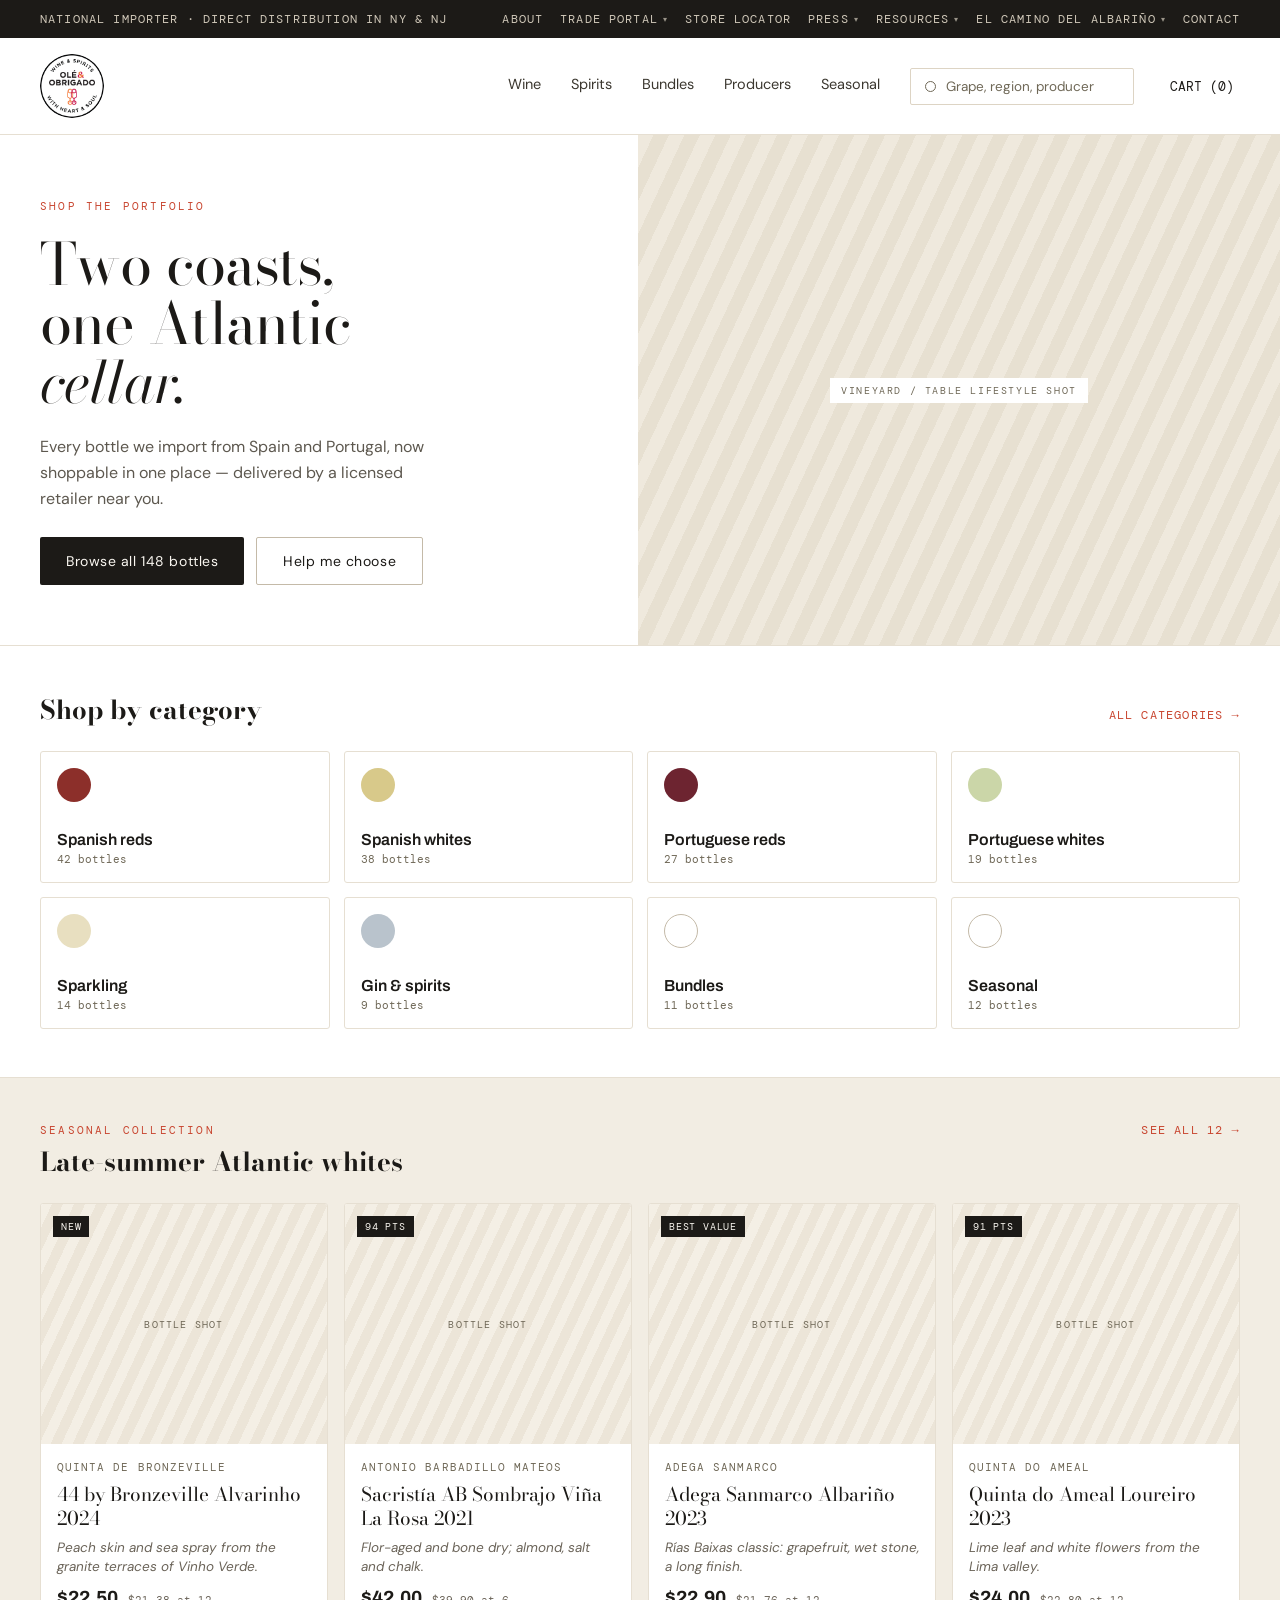
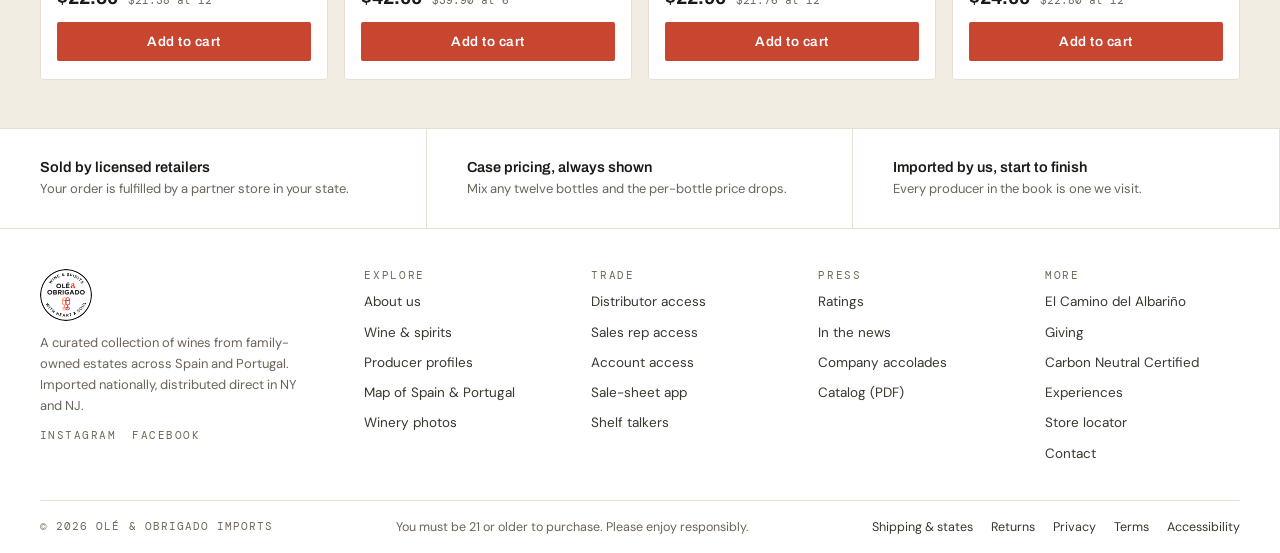
==== index.html @ 50f269b7 "Add Olé & Obrigado marketplace site Homepage, browse, and product detail pages with shared header/fo" ====
<!DOCTYPE html>
<html lang="en">
<head>
<meta charset="utf-8">
<meta name="viewport" content="width=device-width, initial-scale=1">
<title>Olé &amp; Obrigado — Two coasts, one Atlantic cellar</title>
<link rel="preconnect" href="https://fonts.googleapis.com">
<link rel="preconnect" href="https://fonts.gstatic.com" crossorigin>
<link rel="stylesheet" href="https://fonts.googleapis.com/css2?family=Archivo:wght@400;500;600;700&family=Bodoni+Moda:opsz,wght@6..96,400;6..96,500;6..96,600&family=DM+Mono:wght@400;500&family=DM+Sans:ital,wght@0,400;0,500;0,700;1,400&display=swap">
<link rel="stylesheet" href="css/style.css">
</head>
<body>

<header class="site-header" data-site-header data-active=""></header>

<main>
  <section class="hero">
    <div class="hero__media"><span>Vineyard / table lifestyle shot</span></div>
    <div class="hero__content">
      <div class="hero__eyebrow">Shop the portfolio</div>
      <h1 class="hero__title">Two coasts,<br>one Atlantic<br><em>cellar.</em></h1>
      <p class="hero__copy">Every bottle we import from Spain and Portugal, now shoppable in one place — delivered by a licensed retailer near you.</p>
      <div class="hero__actions">
        <a href="browse.html" class="btn btn-primary">Browse all 148 bottles</a>
        <a href="#" class="btn btn-outline">Help me choose</a>
      </div>
    </div>
  </section>

  <section class="page-section page-section--border-bottom">
    <div class="section-head">
      <h2 class="section-head__title">Shop by category</h2>
      <a href="browse.html" class="section-head__link only-desktop">All categories →</a>
      <a href="browse.html" class="section-head__link only-mobile">All 8 →</a>
    </div>
    <div class="category-grid" data-category-grid></div>
  </section>

  <section class="page-section page-section--wash">
    <div class="section-head">
      <div>
        <div class="hero__eyebrow" style="margin-bottom:5px">Seasonal collection</div>
        <h2 class="section-head__title">Late-summer Atlantic whites</h2>
      </div>
      <a href="browse.html" class="section-head__link">See all 12 →</a>
    </div>
    <div class="product-grid" data-product-grid="seasonal"></div>
  </section>

  <div class="trust-list" data-trust-list></div>
</main>

<footer data-site-footer></footer>

<script src="js/data.js"></script>
<script src="js/components.js"></script>
<script src="js/cart.js"></script>
<script src="js/main.js"></script>
</body>
</html>
---- css/style.css ----
/* Olé & Obrigado Marketplace — Direction 1a · Atlantic Table · revision 2 */

:root {
  --ink: #1C1A17;
  --ink-soft: #3B372F;
  --body: #4A453D;
  --body-soft: #5D584F;
  --label: #6F6857;   /* AA-corrected tertiary tier (fix 01) */
  --faint: #6F6857;
  --muted: #6B6459;
  --border: #E6DFD2;
  --border-strong: #C4BAA8;
  --border-field: #DDD4C4;
  --paper: #FFFFFF;
  --wash: #F2EDE3;
  --cream: #FAF7F1;
  --accent: #C8452F;
  --accent-hover: #B03A27;
  --link-hover: #B8433A;

  --font-sans: Archivo, system-ui, sans-serif;
  --font-body: 'DM Sans', system-ui, sans-serif;
  --font-serif: 'Bodoni Moda', serif;
  --font-mono: 'DM Mono', monospace;

  --page-pad: 20px;
  --header-h-mobile: 108px;
}

@media (min-width: 880px) {
  :root { --page-pad: 40px; }
}

* , *::before, *::after { box-sizing: border-box; }

html, body { margin: 0; padding: 0; }

body {
  font-family: var(--font-body);
  color: var(--ink);
  background: var(--paper);
  -webkit-font-smoothing: antialiased;
}

a { color: inherit; text-decoration: none; }
a:hover { color: var(--link-hover); }

*:focus-visible {
  outline: 2px solid #C8452F;
  outline-offset: 2px;
  border-radius: 2px;
}

img { max-width: 100%; display: block; }

button { font-family: inherit; }

::-webkit-scrollbar { width: 8px; height: 8px; }
::-webkit-scrollbar-thumb { background: var(--border-strong); border-radius: 4px; }

.visually-hidden {
  position: absolute; width: 1px; height: 1px; overflow: hidden;
  clip: rect(0 0 0 0); white-space: nowrap;
}

/* Responsive show/hide — mirrors the design's isDesktop / isMobile split.
   Only ever forces `none` (the hidden side); the visible side is left alone
   so a component's own display value (flex, grid, etc.) still applies —
   forcing e.g. `display:block` here would silently break `.breadcrumb`'s
   flex layout at desktop width. !important on the hidden side wins
   regardless of a component's own display rule or its position in the
   cascade. */
@media not all and (min-width: 880px) {
  .only-desktop { display: none !important; }
}
@media (min-width: 880px) {
  .only-mobile { display: none !important; }
}

/* ---------- Header ---------- */

.site-header { position: relative; z-index: 40; background: var(--paper); }

.util-bar {
  height: 38px;
  background: var(--ink);
  color: #CFC7B8;
  display: flex;
  align-items: center;
  justify-content: space-between;
  gap: 24px;
  padding: 0 var(--page-pad);
  font-family: var(--font-mono);
  font-size: 11.5px;
  letter-spacing: .1em;
  text-transform: uppercase;
}
.util-bar__msg {
  flex: 0 1 auto; white-space: nowrap; overflow: hidden; text-overflow: ellipsis;
}
.util-nav { display: flex; align-items: center; gap: 17px; flex: 0 0 auto; }
.util-nav__item { position: relative; display: flex; align-items: center; height: 38px; flex: 0 0 auto; }
.util-nav__link {
  display: flex; align-items: center; gap: 5px; white-space: nowrap;
  color: #CFC7B8; cursor: pointer; letter-spacing: .1em; background: none; border: none;
  font-family: inherit; font-size: inherit; text-transform: inherit; padding: 0;
}
.util-nav__link:hover { color: var(--cream); }
.util-nav__caret { font-size: 8px; line-height: 1; opacity: .7; }

.util-dropdown {
  display: none;
  position: absolute; top: 38px; left: -16px; min-width: 246px;
  background: var(--paper); border: 1px solid var(--border); border-top: none;
  box-shadow: 0 14px 34px rgba(28,26,23,.18);
  padding: 8px 0; flex-direction: column;
  font-family: var(--font-body); letter-spacing: 0; text-transform: none;
}
.util-dropdown.is-open { display: flex; }
.util-dropdown a {
  padding: 9px 18px; font-size: 13.5px; color: var(--ink-soft); white-space: nowrap;
}
.util-dropdown a:hover { background: var(--wash); color: var(--ink); }

.main-row {
  display: flex; align-items: center; justify-content: space-between; gap: 32px;
  padding: 16px var(--page-pad); border-bottom: 1px solid var(--border);
}
.logo-link { display: flex; flex: 0 0 auto; }
.logo-link img { border-radius: 50%; }

.shop-nav-wrap { display: flex; align-items: center; gap: 30px; font-size: 14.5px; color: var(--ink-soft); flex: 1; justify-content: flex-end; }
.shop-nav { display: flex; align-items: center; gap: 30px; }
.shop-nav a {
  padding-bottom: 3px; border-bottom: 2px solid transparent; white-space: nowrap; color: var(--ink-soft);
}
.shop-nav a:hover { color: var(--link-hover); }
.shop-nav a.active { border-bottom-color: var(--accent); color: var(--ink-soft); }

.search-box {
  display: flex; align-items: center; gap: 10px; background: var(--paper);
  border: 1px solid var(--border-field); border-radius: 2px; padding: 9px 14px; width: 224px; flex: 0 0 auto;
}
.search-box:hover { border-color: var(--border-strong); color: inherit; }
.search-dot { width: 11px; height: 11px; border: 1.5px solid var(--label); border-radius: 50%; flex: 0 0 auto; }
.search-box span { font-size: 13.5px; color: var(--label); }

.cart-link { font-family: var(--font-mono); font-size: 13px; color: var(--ink); white-space: nowrap; flex: 0 0 auto; background: none; border: none; cursor: pointer; }
.cart-link:hover { color: var(--link-hover); }

/* Mobile header */
.util-bar--mobile {
  height: 32px; background: var(--ink); color: #CFC7B8; display: flex; align-items: center;
  justify-content: center; padding: 0 var(--page-pad); font-family: var(--font-mono);
  font-size: 9.5px; letter-spacing: .14em; text-transform: uppercase; text-align: center;
}
.mobile-topbar {
  display: flex; align-items: center; justify-content: space-between; padding: 10px var(--page-pad);
  border-bottom: 1px solid var(--border);
}
.mobile-topbar__right { display: flex; align-items: center; gap: 8px; }
.mobile-cart {
  height: 44px; display: flex; align-items: center; padding: 0 8px; font-family: var(--font-mono);
  font-size: 11px; letter-spacing: .06em; color: var(--ink); background: none; border: none; cursor: pointer;
}
.hamburger {
  width: 44px; height: 44px; display: flex; flex-direction: column; justify-content: center;
  align-items: flex-end; gap: 5px; cursor: pointer; background: none; border: none; padding: 0;
}
.hamburger span { width: 22px; height: 1.5px; background: var(--ink); display: block; }

.mobile-search-wrap { padding: 12px var(--page-pad); border-bottom: 1px solid var(--border); }
.mobile-search-wrap .search-box { width: 100%; height: 44px; padding: 0 14px; }

/* Drawer */
.drawer-backdrop {
  position: fixed; inset: 0; background: rgba(28,26,23,.42); z-index: 60; display: none;
}
.drawer-backdrop.is-open { display: block; }
.drawer {
  position: fixed; top: 0; right: -320px; bottom: 0; width: 300px; max-width: 86vw;
  background: var(--paper); display: flex; flex-direction: column; border-left: 1px solid var(--border);
  z-index: 61; transition: right .2s ease;
}
.drawer.is-open { right: 0; }
.drawer__head {
  display: flex; align-items: center; justify-content: space-between; padding: 0 20px; height: 64px;
  border-bottom: 1px solid var(--border); flex: 0 0 auto;
}
.drawer__label { font-family: var(--font-mono); font-size: 10px; letter-spacing: .16em; text-transform: uppercase; color: var(--label); }
.drawer__close {
  width: 44px; height: 44px; display: flex; align-items: center; justify-content: flex-end;
  font-size: 20px; color: var(--ink); line-height: 1; background: none; border: none; cursor: pointer;
}
.drawer__body { padding: 2px 20px 8px; display: flex; flex-direction: column; overflow-y: auto; flex: 1; }
.drawer__shop-link { display: flex; align-items: center; height: 52px; font-size: 17px; color: var(--ink-soft); border-bottom: 1px solid var(--border); }
.drawer__section-label {
  font-family: var(--font-mono); font-size: 9.5px; letter-spacing: .16em; text-transform: uppercase;
  color: var(--label); padding: 20px 0 6px;
}
.drawer__info-item { border-bottom: 1px solid var(--border); }
.drawer__info-toggle {
  display: flex; align-items: center; justify-content: space-between; width: 100%; height: 48px;
  font-size: 15.5px; color: var(--ink-soft); cursor: pointer; background: none; border: none;
  font-family: inherit; text-align: left; padding: 0;
}
.drawer__caret { font-size: 16px; color: var(--muted); line-height: 1; }
.drawer__sub {
  display: flex; align-items: center; height: 44px; padding-left: 14px; font-size: 14px;
  color: var(--muted); border-top: 1px solid var(--wash);
}
.drawer__foot { margin-top: auto; padding: 16px 20px 22px; border-top: 1px solid var(--border); display: flex; gap: 18px; flex: 0 0 auto; }
.drawer__foot a { font-family: var(--font-mono); font-size: 10.5px; letter-spacing: .14em; text-transform: uppercase; color: var(--label); }

/* ---------- Footer ---------- */

.site-footer { border-top: 1px solid var(--border); background: var(--paper); padding: 40px var(--page-pad) 0; }
.footer-grid { display: grid; grid-template-columns: 1fr; gap: 28px; }
.footer-brand { display: flex; flex-direction: column; gap: 12px; }
.footer-brand img { border-radius: 50%; }
.footer-brand p { margin: 0; font-size: 13px; line-height: 1.6; color: var(--muted); max-width: 30ch; }
.social-row { display: flex; gap: 16px; font-family: var(--font-mono); font-size: 10.5px; letter-spacing: .14em; text-transform: uppercase; color: var(--label); }
.social-row a:hover { color: var(--link-hover); }

.footer-col { display: flex; flex-direction: column; gap: 10px; }
.footer-col__title { font-family: var(--font-mono); font-size: 10.5px; letter-spacing: .16em; text-transform: uppercase; color: var(--label); }
.footer-col a { font-size: 13.5px; color: var(--ink-soft); line-height: 1.5; }
.footer-col a:hover { color: var(--link-hover); }

.footer-bottom {
  margin-top: 28px; padding: 18px 0; border-top: 1px solid var(--border);
  display: flex; flex-direction: column; gap: 10px;
}
.footer-bottom__copy { font-family: var(--font-mono); font-size: 10.5px; letter-spacing: .1em; text-transform: uppercase; color: var(--label); white-space: nowrap; }
.footer-bottom__legal { font-size: 12.5px; color: var(--muted); }
.footer-bottom__links { display: flex; gap: 18px; font-size: 12.5px; color: var(--ink-soft); flex-wrap: wrap; }
.footer-bottom__links a:hover { color: var(--link-hover); }

@media (min-width: 880px) {
  .footer-grid { grid-template-columns: 1.5fr 1fr 1fr 1fr 1fr; gap: 32px; }
  .footer-bottom { flex-direction: row; align-items: center; justify-content: space-between; gap: 28px; margin-top: 36px; }
}

.site-footer--mobile { padding: 26px 20px 30px; display: flex; flex-direction: column; gap: 22px; }
.site-footer--mobile .footer-col__links { display: flex; flex-wrap: wrap; gap: 6px 18px; }

/* ---------- Product card ---------- */

.product-card {
  background: var(--paper); border: 1px solid var(--border); border-radius: 3px;
  display: flex; flex-direction: column; overflow: hidden; color: inherit;
  transition: border-color .15s ease, box-shadow .15s ease;
}
.product-card:hover { border-color: var(--border-strong); box-shadow: 0 2px 10px rgba(28,26,23,.07); color: inherit; }
.product-card__image {
  position: relative; height: 185px;
  background: repeating-linear-gradient(115deg, #F4EFE5 0 10px, #ECE5D8 10px 20px);
  display: flex; align-items: center; justify-content: center;
}
.product-card__image span {
  font-family: var(--font-mono); font-size: 9px; letter-spacing: .12em; color: var(--faint); text-transform: uppercase;
}
.product-card__badge {
  position: absolute; top: 9px; left: 9px; background: var(--ink); color: var(--cream);
  font-family: var(--font-mono); font-size: 9px; letter-spacing: .08em; padding: 4px 7px;
}
.product-card__body { padding: 12px 12px 14px; display: flex; flex-direction: column; gap: 6px; flex: 1; }
.product-card__producer { font-family: var(--font-mono); font-size: 9.5px; letter-spacing: .1em; text-transform: uppercase; color: var(--label); line-height: 1.45; }
.product-card__title { font-family: var(--font-serif); font-size: 15px; font-weight: 500; line-height: 1.22; color: var(--ink); }
.product-card__note { font-size: 11.5px; line-height: 1.45; color: var(--muted); font-style: italic; flex: 1; text-wrap: pretty; }
.product-card__price-row { display: flex; flex-direction: column; gap: 1px; padding-top: 2px; }
.product-card__price { font-family: var(--font-sans); font-weight: 700; font-size: 15px; color: var(--ink); }
.product-card__case-price { font-family: var(--font-mono); font-size: 10px; color: var(--muted); }
.product-card__cta {
  margin-top: 6px; width: 100%; background: var(--accent); color: #FFFFFF; height: 44px;
  display: flex; align-items: center; justify-content: center; font-family: var(--font-sans);
  font-weight: 600; font-size: 12.5px; letter-spacing: .04em; border-radius: 2px; border: none;
  cursor: pointer; transition: background-color .15s ease;
}
.product-card__cta:hover { background: var(--accent-hover); }

@media (min-width: 880px) {
  .product-card__image { height: 240px; }
  .product-card__image span { font-size: 10px; }
  .product-card__badge { top: 12px; left: 12px; font-size: 10px; padding: 4px 8px; }
  .product-card__body { padding: 16px 16px 18px; gap: 8px; }
  .product-card__producer { font-size: 10.5px; }
  .product-card__title { font-size: 19px; font-weight: 400; }
  .product-card__note { font-size: 13.5px; }
  .product-card__price-row { flex-direction: row; align-items: baseline; gap: 10px; }
  .product-card__price { font-size: 19px; }
  .product-card__case-price { font-size: 11px; }
  .product-card__cta { height: auto; padding: 12px; font-size: 13.5px; }
}

/* ---------- Page shell ---------- */

.page-section { padding: 26px var(--page-pad) 30px; }
.page-section--wash { background: var(--wash); }
.page-section--border-top { border-top: 1px solid var(--border); }
.page-section--border-bottom { border-bottom: 1px solid var(--border); }

@media (min-width: 880px) {
  .page-section { padding: 44px 40px 48px; }
}

/* ---------- Hero ---------- */

.hero { display: flex; flex-direction: column; border-bottom: 1px solid var(--border); }
.hero__media {
  height: 200px; background: repeating-linear-gradient(115deg, #EFE9DD 0 14px, #E7E0D1 14px 28px);
  display: flex; align-items: center; justify-content: center; border-bottom: 1px solid var(--border);
}
.hero__media span { font-family: var(--font-mono); font-size: 10px; letter-spacing: .16em; text-transform: uppercase; color: var(--label); background: var(--paper); padding: 6px 11px; }
.hero__content { padding: 26px 20px 30px; display: flex; flex-direction: column; gap: 16px; }
.hero__eyebrow { font-family: var(--font-mono); font-size: 10px; letter-spacing: .2em; text-transform: uppercase; color: var(--accent); }
.hero__title { font-family: var(--font-serif); font-size: 38px; font-weight: 400; line-height: 1.05; letter-spacing: -.015em; margin: 0; }
.hero__title em { font-style: italic; }
.hero__copy { font-size: 15px; line-height: 1.6; color: var(--body-soft); text-wrap: pretty; margin: 0; }
.hero__actions { display: flex; flex-direction: column; gap: 10px; padding-top: 4px; }
.btn {
  display: flex; align-items: center; justify-content: center; height: 48px; font-size: 14px;
  letter-spacing: .04em; border-radius: 2px; border: none; cursor: pointer; font-family: var(--font-body);
}
.btn-primary { background: var(--ink); color: var(--cream); }
.btn-primary:hover { background: #332F29; color: var(--cream); }
.btn-outline { border: 1px solid var(--border-strong); color: var(--ink); background: transparent; }
.btn-outline:hover { border-color: var(--ink); color: var(--ink); }

@media (min-width: 880px) {
  .hero { flex-direction: row-reverse; }
  .hero__media { flex: 1.15; min-height: 420px; height: auto; border-bottom: none; }
  .hero__content { flex: 1; padding: 64px 40px 60px; gap: 22px; justify-content: center; }
  .hero__eyebrow { font-size: 11px; letter-spacing: .2em; }
  .hero__title { font-size: 58px; line-height: 1.02; }
  .hero__copy { font-size: 16px; max-width: 400px; }
  .hero__actions { flex-direction: row; gap: 12px; }
  .btn { height: auto; padding: 14px 26px; }
}

/* ---------- Category grid ---------- */

.section-head { display: flex; align-items: baseline; justify-content: space-between; gap: 12px; margin-bottom: 16px; }
.section-head__title { font-family: var(--font-serif); font-size: 22px; margin: 0; }
.section-head__link { font-family: var(--font-mono); font-size: 10.5px; letter-spacing: .1em; text-transform: uppercase; color: var(--accent); white-space: nowrap; }
@media (min-width: 880px) {
  .section-head { margin-bottom: 22px; }
  .section-head__title { font-size: 26px; }
  .section-head__link { font-size: 12px; }
}

.category-grid { display: grid; grid-template-columns: repeat(2, 1fr); gap: 12px; }
.category-tile {
  display: flex; flex-direction: column; justify-content: space-between; height: 108px; padding: 13px;
  border: 1px solid var(--border); background: var(--paper); border-radius: 3px; color: inherit;
}
.category-tile__dot { width: 26px; height: 26px; border-radius: 50%; }
.category-tile__name { font-family: var(--font-sans); font-weight: 600; font-size: 14px; line-height: 1.25; color: var(--ink); }
.category-tile__count { font-family: var(--font-mono); font-size: 10px; color: var(--label); margin-top: 2px; }

.category-tile:nth-child(n+7) { display: none; }

@media (min-width: 880px) {
  .category-tile:nth-child(n+7) { display: flex; }
  .category-grid { grid-template-columns: repeat(4, 1fr); gap: 14px; }
  .category-tile { height: 132px; padding: 16px; transition: border-color .15s ease, background-color .15s ease; }
  .category-tile:hover { border-color: var(--border-strong); background: var(--cream); color: inherit; }
  .category-tile__dot { width: 34px; height: 34px; }
  .category-tile__name { font-size: 16px; }
  .category-tile__count { font-size: 11px; }
}

/* ---------- Seasonal / product grids ---------- */

.product-grid { display: grid; grid-template-columns: repeat(2, 1fr); gap: 12px; }
@media (min-width: 880px) {
  .product-grid { grid-template-columns: repeat(4, 1fr); gap: 16px; }
}
.product-grid--3col { grid-template-columns: repeat(2, 1fr); }
@media (min-width: 880px) {
  .product-grid--3col { grid-template-columns: repeat(3, 1fr); }
}

.related-grid { display: flex; gap: 12px; overflow-x: auto; padding: 0 20px 4px; }
.related-grid .product-card { flex: 0 0 200px; }

@media (min-width: 880px) {
  .related-grid { display: grid; grid-template-columns: repeat(4, 1fr); gap: 16px; overflow: visible; padding: 0; }
  .related-grid .product-card { flex: initial; }
}

/* ---------- Trust bar ---------- */

.trust-list { border-top: 1px solid var(--border); }
.trust-item { padding: 20px; border-bottom: 1px solid var(--border); }
.trust-item__h { font-family: var(--font-sans); font-weight: 600; font-size: 14px; color: var(--ink); margin-bottom: 4px; }
.trust-item__p { font-size: 12.5px; line-height: 1.5; color: var(--muted); margin: 0; }

@media (min-width: 880px) {
  .trust-list { display: grid; grid-template-columns: repeat(3, 1fr); }
  .trust-item { padding: 30px 40px; border-right: 1px solid var(--border); border-bottom: none; }
  .trust-item__h { font-size: 14.5px; }
  .trust-item__p { font-size: 13px; }
}

/* ---------- Breadcrumb ---------- */

.breadcrumb {
  display: flex; align-items: center; gap: 6px; flex-wrap: wrap; font-family: var(--font-mono);
  font-size: 10px; letter-spacing: .14em; text-transform: uppercase; color: var(--label);
}
.breadcrumb a { color: var(--label); text-decoration: underline; text-decoration-color: var(--border-strong); text-underline-offset: 3px; }
.breadcrumb__current { color: var(--ink); }

@media (min-width: 880px) {
  .breadcrumb { gap: 8px; font-size: 11px; letter-spacing: .14em; padding: 14px 40px; border-bottom: 1px solid var(--border); }
}

/* ---------- Browse layout ---------- */

.browse-layout { display: flex; flex-direction: column; }

.filter-sidebar { display: none; }
@media (min-width: 880px) {
  .browse-layout { flex-direction: row; }
  .filter-sidebar {
    display: flex !important; width: 250px; flex: 0 0 auto; border-right: 1px solid var(--border);
    padding: 28px 26px 40px; flex-direction: column; gap: 26px;
  }
}
.filter-sidebar__head { display: flex; align-items: baseline; justify-content: space-between; }
.filter-sidebar__title { font-family: var(--font-sans); font-weight: 700; font-size: 14px; letter-spacing: .06em; text-transform: uppercase; color: var(--ink); }
.filter-badge { font-family: var(--font-mono); font-weight: 400; font-size: 11px; background: var(--ink); color: var(--cream); padding: 2px 6px; margin-left: 4px; }
.filter-sidebar__clear { font-size: 12.5px; color: var(--accent); background: none; border: none; cursor: pointer; padding: 0; }

.filter-group { display: flex; flex-direction: column; gap: 11px; }
.filter-group__label { font-family: var(--font-mono); font-size: 10.5px; letter-spacing: .16em; text-transform: uppercase; color: var(--label); }
.filter-row {
  display: flex; align-items: center; gap: 9px; color: inherit; background: none; border: none;
  cursor: pointer; width: 100%; text-align: left; padding: 0; font-family: inherit;
}
.filter-row__box {
  width: 15px; height: 15px; border: 1.5px solid var(--border-strong); background: transparent; border-radius: 2px;
  flex: 0 0 auto; display: flex; align-items: center; justify-content: center; color: #FFFFFF; font-size: 10px; line-height: 1;
}
.filter-row.is-checked .filter-row__box { border-color: var(--ink); background: var(--ink); }
.filter-row__name { font-size: 13.5px; color: var(--ink-soft); flex: 1; }
.filter-row__count { font-family: var(--font-mono); font-size: 11px; color: var(--faint); }

.browse-main { flex: 1; padding: 18px 20px 12px; }
@media (min-width: 880px) {
  .browse-main { padding: 28px 40px 48px; }
}

.browse-head { display: flex; align-items: flex-end; justify-content: space-between; margin-bottom: 18px; gap: 12px; }
.browse-head__title { font-family: var(--font-serif); font-size: 24px; margin: 0; }
.browse-head__meta { display: none; }
@media (min-width: 880px) {
  .browse-head__title { font-size: 30px; }
  .browse-head__meta { display: flex; align-items: center; gap: 14px; font-size: 13px; color: var(--muted); }
}
.browse-count { font-family: var(--font-mono); font-size: 12px; }
.browse-count--mobile { font-family: var(--font-mono); font-size: 11px; color: var(--muted); margin: 4px 0 0; }
@media (min-width: 880px) {
  .browse-count--mobile { display: none; }
}

.sort-trigger-wrap { position: relative; }
.sort-select {
  border: 1px solid var(--border-field); background: var(--paper); padding: 9px 14px; border-radius: 2px;
  color: var(--ink); cursor: pointer; font-family: inherit; font-size: 13px;
}
.sort-panel {
  display: none;
  position: absolute; top: calc(100% + 4px); right: 0; min-width: 200px; background: var(--paper);
  border: 1px solid var(--border); box-shadow: 0 14px 34px rgba(28,26,23,.18); padding: 8px 0;
  flex-direction: column; z-index: 6;
}
.sort-panel.is-open { display: flex; }
.sort-panel a { padding: 9px 16px; font-size: 13.5px; color: var(--ink-soft); white-space: nowrap; }
.sort-panel a:hover { background: var(--wash); color: var(--ink); }

.chip-row { display: flex; gap: 8px; margin: 12px 0 22px; overflow-x: auto; flex-wrap: nowrap; }
.chip {
  display: flex; align-items: center; gap: 9px; background: var(--ink); color: var(--cream); flex: 0 0 auto;
  font-size: 12.5px; height: 40px; padding: 0 6px 0 14px; border-radius: 2px; border: none; cursor: pointer;
  font-family: inherit; white-space: nowrap;
}
.chip:hover { background: #332F29; color: var(--cream); }
.chip__x { display: flex; align-items: center; justify-content: center; width: 28px; height: 28px; border-radius: 2px; background: rgba(250,247,241,.16); font-size: 11px; }

@media (min-width: 880px) {
  .chip-row { flex-wrap: wrap; overflow: visible; margin: 0 0 22px; }
  .chip { height: auto; padding: 6px 8px 6px 12px; }
  .chip__x { width: 18px; height: 18px; font-size: 10px; }
}

.load-more-wrap { display: flex; flex-direction: column; align-items: center; gap: 12px; padding-top: 28px; }
.load-more-wrap__label { font-family: var(--font-mono); font-size: 10.5px; letter-spacing: .1em; text-transform: uppercase; color: var(--label); }
@media (min-width: 880px) {
  .load-more-wrap { padding-top: 34px; }
  .load-more-wrap__label { font-size: 11.5px; }
}

/* Mobile sticky toolbar */
.mobile-toolbar {
  position: sticky; top: 0; z-index: 5; background: var(--paper);
  border-top: 1px solid var(--border); border-bottom: 1px solid var(--border);
  padding: 10px 20px; display: flex; gap: 10px;
}
.toolbar-btn {
  flex: 1; height: 44px; border: 1px solid var(--border-strong); background: var(--paper); border-radius: 2px;
  display: flex; align-items: center; justify-content: center; gap: 8px; font-family: var(--font-sans);
  font-weight: 600; font-size: 13px; letter-spacing: .03em; color: var(--ink); cursor: pointer;
}
.toolbar-btn__caret { font-size: 11px; color: var(--muted); }
.toolbar-btn-wrap { position: relative; flex: 1; }
.toolbar-btn-wrap .toolbar-btn { width: 100%; }

@media (min-width: 880px) {
  .mobile-toolbar { display: none !important; }
}

.chip-row--scroll { display: flex; gap: 8px; padding: 12px 20px; overflow-x: auto; margin: 0 0 0; }
.chip-row--scroll .chip { flex: 0 0 auto; height: 40px; white-space: nowrap; }

/* Filter sheet (mobile) */
.sheet-backdrop { position: fixed; inset: 0; background: rgba(28,26,23,.42); z-index: 70; display: none; }
.sheet-backdrop.is-open { display: block; }
.filter-sheet {
  position: fixed; left: 0; right: 0; bottom: 0; z-index: 71; background: var(--paper);
  border-top: 1px solid var(--border-strong); border-radius: 3px 3px 0 0; display: flex; flex-direction: column;
  max-height: 80%; transform: translateY(100%); transition: transform .2s ease;
}
.filter-sheet.is-open { transform: translateY(0); }
.sheet-handle { width: 36px; height: 3px; background: var(--border-strong); border-radius: 2px; margin: 10px auto 0; flex: 0 0 auto; }
.sheet-head { display: flex; align-items: baseline; justify-content: space-between; padding: 14px 20px 12px; border-bottom: 1px solid var(--border); flex: 0 0 auto; }
.sheet-head__clear { font-size: 12.5px; color: var(--accent); background: none; border: none; cursor: pointer; padding: 0; }
.sheet-body { overflow-y: auto; padding: 4px 20px 12px; flex: 1; }
.sheet-group { padding: 14px 0 6px; border-bottom: 1px solid var(--border); }
.sheet-group__head {
  display: flex; align-items: center; justify-content: space-between; height: 32px; width: 100%;
  background: none; border: none; cursor: pointer; padding: 0; font-family: inherit; text-align: left;
}
.sheet-group__label { font-family: var(--font-mono); font-size: 10.5px; letter-spacing: .16em; text-transform: uppercase; color: var(--label); }
.sheet-group__chevron { font-size: 16px; color: var(--muted); line-height: 1; }
.sheet-row { display: flex; align-items: center; gap: 11px; height: 44px; background: none; border: none; width: 100%; cursor: pointer; padding: 0; font-family: inherit; text-align: left; }
.sheet-row__box { width: 16px; height: 16px; border: 1.5px solid var(--border-strong); background: transparent; border-radius: 2px; flex: 0 0 auto; display: flex; align-items: center; justify-content: center; color: #FFFFFF; font-size: 11px; line-height: 1; }
.sheet-row.is-checked .sheet-row__box { border-color: var(--ink); background: var(--ink); }
.sheet-row__name { font-size: 14px; color: var(--ink-soft); flex: 1; }
.sheet-row__count { font-family: var(--font-mono); font-size: 11px; color: var(--faint); }
.sheet-foot { flex: 0 0 auto; padding: 12px 20px 18px; border-top: 1px solid var(--border); background: var(--paper); }
.sheet-cta {
  width: 100%; height: 48px; background: var(--accent); color: #FFFFFF; border-radius: 2px; border: none;
  display: flex; align-items: center; justify-content: center; font-family: var(--font-sans); font-weight: 600;
  font-size: 15px; letter-spacing: .03em; cursor: pointer;
}
.sheet-cta:hover { background: var(--accent-hover); color: #FFFFFF; }

@media (min-width: 880px) {
  .sheet-backdrop, .filter-sheet { display: none !important; }
}

/* ---------- Product detail ---------- */

.pd-layout { display: flex; flex-direction: column; }
.pd-back {
  display: flex; align-items: center; height: 44px; padding: 0 20px; border-bottom: 1px solid var(--border);
  font-family: var(--font-mono); font-size: 10px; letter-spacing: .14em; text-transform: uppercase; color: var(--label);
}
.pd-gallery {
  height: 400px; background: repeating-linear-gradient(115deg, #F0EADE 0 14px, #E8E1D2 14px 28px);
  display: flex; align-items: center; justify-content: center;
}
.pd-gallery span { font-family: var(--font-mono); font-size: 10px; letter-spacing: .16em; text-transform: uppercase; color: var(--label); background: var(--paper); padding: 6px 11px; }
.pd-dots { display: flex; gap: 6px; justify-content: center; padding: 12px 0 0; }
.pd-dot { width: 5px; height: 5px; border-radius: 50%; background: var(--border-strong); }
.pd-dot.is-active { background: var(--ink); }

.pd-info { padding: 24px 20px 30px; display: flex; flex-direction: column; gap: 16px; }
.pd-producer-link { font-family: var(--font-mono); font-size: 10.5px; letter-spacing: .14em; text-transform: uppercase; color: var(--label); line-height: 1.5; }
.pd-title { font-family: var(--font-serif); font-size: 30px; font-weight: 400; line-height: 1.1; margin: 0; }
.pd-title em { font-style: italic; }
.pd-badges { display: flex; gap: 8px; flex-wrap: wrap; }
.pd-badge { font-family: var(--font-mono); font-size: 10px; letter-spacing: .08em; padding: 6px 10px; white-space: nowrap; }
.pd-badge--dark { background: var(--ink); color: var(--cream); }
.pd-badge--outline { border: 1px solid var(--border-strong); color: var(--body-soft); }
.pd-desc { font-size: 15px; line-height: 1.65; color: var(--body); text-wrap: pretty; margin: 0; }

.pd-price-block { border-top: 1px solid var(--border); border-bottom: 1px solid var(--border); padding: 18px 0; display: flex; flex-direction: column; gap: 10px; }
.pd-price-row { display: flex; align-items: baseline; gap: 12px; }
.pd-price { font-family: var(--font-sans); font-weight: 700; font-size: 28px; color: var(--ink); }
.pd-price-unit { font-size: 13.5px; color: var(--muted); white-space: nowrap; }
.pd-case-note { font-size: 13.5px; line-height: 1.5; color: var(--muted); }
.pd-case-note em { color: var(--accent); font-style: normal; }

.pd-buy-row { display: flex; gap: 10px; align-items: stretch; }
.qty-stepper { border: 1px solid var(--border-strong); background: var(--paper); display: flex; align-items: center; border-radius: 2px; flex: 0 0 auto; }
.qty-btn { width: 44px; height: 52px; display: flex; align-items: center; justify-content: center; font-family: var(--font-mono); font-size: 18px; color: var(--ink); background: none; border: none; cursor: pointer; }
.qty-btn:hover { background: var(--wash); }
.qty-value { width: 30px; text-align: center; font-family: var(--font-mono); font-size: 15px; }
.btn-add-cart {
  flex: 1; height: 52px; background: var(--accent); color: #FFFFFF; display: flex; align-items: center;
  justify-content: center; font-family: var(--font-sans); font-weight: 600; font-size: 15px; letter-spacing: .03em;
  border-radius: 2px; border: none; cursor: pointer;
}
.btn-add-cart:hover { background: var(--accent-hover); color: #FFFFFF; }

.pd-fulfillment { display: flex; gap: 12px; align-items: flex-start; background: var(--wash); padding: 15px 16px; border-radius: 3px; }
.pd-fulfillment__dot { width: 8px; height: 8px; border-radius: 50%; background: #5F6D42; margin-top: 6px; flex: 0 0 auto; }
.pd-fulfillment p { font-size: 13px; line-height: 1.55; color: var(--body-soft); margin: 0; }
.pd-fulfillment strong { color: var(--ink); font-weight: 700; }

.pd-specs { display: flex; flex-direction: column; }
.spec-row { display: flex; justify-content: space-between; align-items: baseline; gap: 16px; border-bottom: 1px solid var(--border); padding: 11px 0; }
.spec-row__k { font-family: var(--font-mono); font-size: 10.5px; letter-spacing: .1em; text-transform: uppercase; color: var(--label); flex: 0 0 auto; }
.spec-row__v { font-size: 13.5px; color: var(--ink-soft); text-align: right; }

.pd-scores { border: 1px solid var(--border); border-radius: 3px; padding: 15px 16px; display: flex; flex-direction: column; gap: 10px; }
.pd-scores__label { font-family: var(--font-mono); font-size: 10px; letter-spacing: .16em; text-transform: uppercase; color: var(--label); }
.score-row { display: flex; align-items: baseline; justify-content: space-between; gap: 14px; }
.score-row__source { font-size: 13.5px; color: var(--ink-soft); }
.score-row__value { font-family: var(--font-sans); font-weight: 700; font-size: 14px; color: var(--ink); }

.pd-related { background: var(--wash); padding: 26px 0 30px; border-top: 1px solid var(--border); }
.pd-related .section-head { padding: 0 20px; }

.buy-bar {
  position: fixed; left: 0; right: 0; bottom: 0; z-index: 9; background: var(--paper);
  border-top: 1px solid var(--border-strong); box-shadow: 0 -6px 18px rgba(28,26,23,.08);
  padding: 10px 20px 14px; display: flex; align-items: center; gap: 12px;
}
.buy-bar__price { display: flex; flex-direction: column; gap: 1px; flex: 0 0 auto; }
.buy-bar__price-main { font-family: var(--font-sans); font-weight: 700; font-size: 17px; color: var(--ink); }
.buy-bar__price-case { font-family: var(--font-mono); font-size: 10px; color: var(--muted); }
.buy-bar__cta {
  flex: 1; height: 48px; background: var(--accent); color: #FFFFFF; display: flex; align-items: center;
  justify-content: center; font-family: var(--font-sans); font-weight: 600; font-size: 15px; letter-spacing: .03em;
  border-radius: 2px; border: none; cursor: pointer;
}
.buy-bar__cta:hover { background: var(--accent-hover); color: #FFFFFF; }

body.has-buy-bar { padding-bottom: 76px; }
@media (min-width: 880px) {
  .buy-bar { display: none !important; }
  body.has-buy-bar { padding-bottom: 0; }
}

@media (min-width: 880px) {
  .pd-layout { flex-direction: row; }
  .pd-back { display: none; }
  .pd-media-col { flex: 1; }
  .pd-gallery { min-height: 600px; height: auto; }
  .pd-dots { display: none; }
  .pd-info { flex: 1; padding: 52px 48px; gap: 18px; }
  .pd-title { font-size: 42px; line-height: 1.08; }
  .pd-desc { font-size: 16px; }
  .pd-price-block { padding: 20px 0; }
  .pd-price { font-size: 34px; }
  .pd-specs { display: grid; grid-template-columns: repeat(2, 1fr); gap: 14px 24px; padding-top: 6px; }
  .spec-row { padding-bottom: 8px; border-bottom: 1px solid var(--border); }
  .pd-related { padding: 44px 40px 52px; }
  .pd-related .section-head { padding: 0; }
}

/* ---------- "Worth deciding" note on homepage (kept as a subtle footer note, per the design's own open questions) ---------- */
.design-note {
  margin: 0; padding: 20px var(--page-pad); font-size: 12.5px; line-height: 1.6; color: var(--muted);
  border-top: 1px solid var(--border); background: var(--wash);
}
.design-note strong { color: var(--ink); font-weight: 600; }
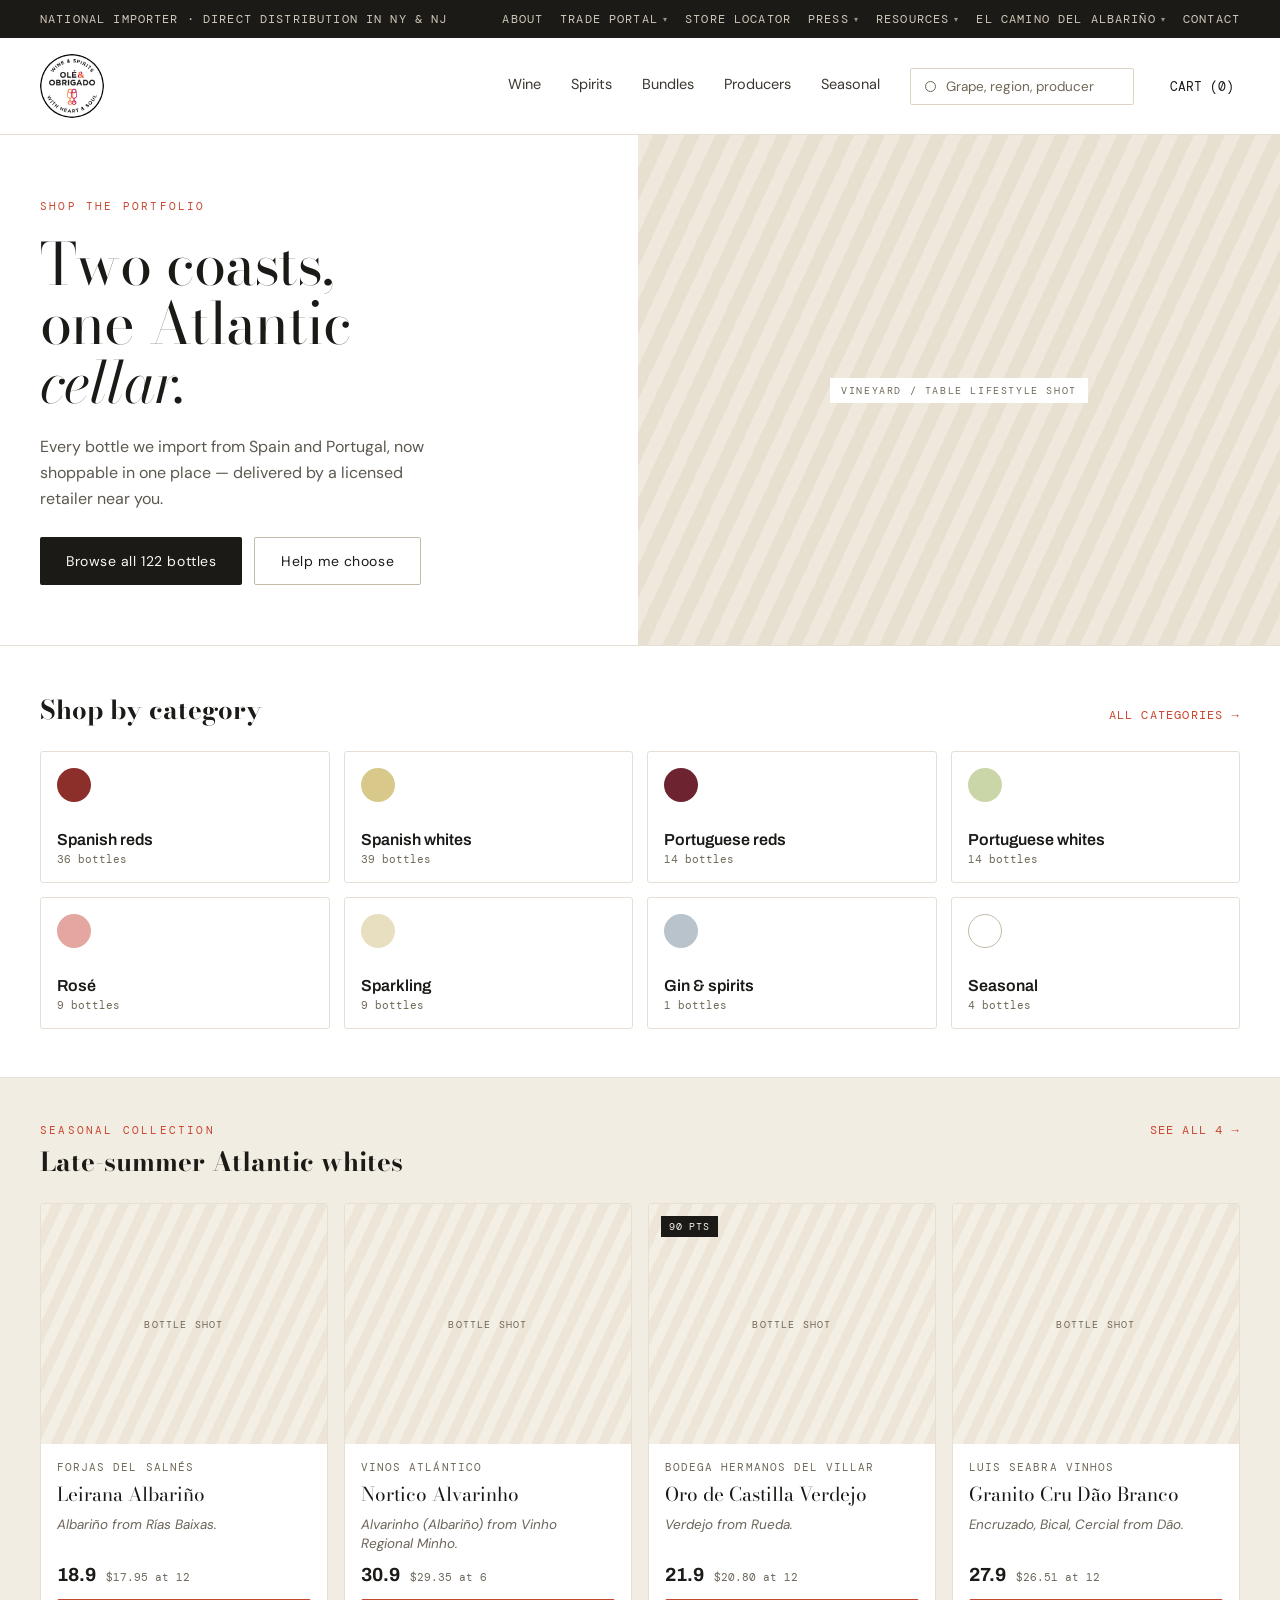
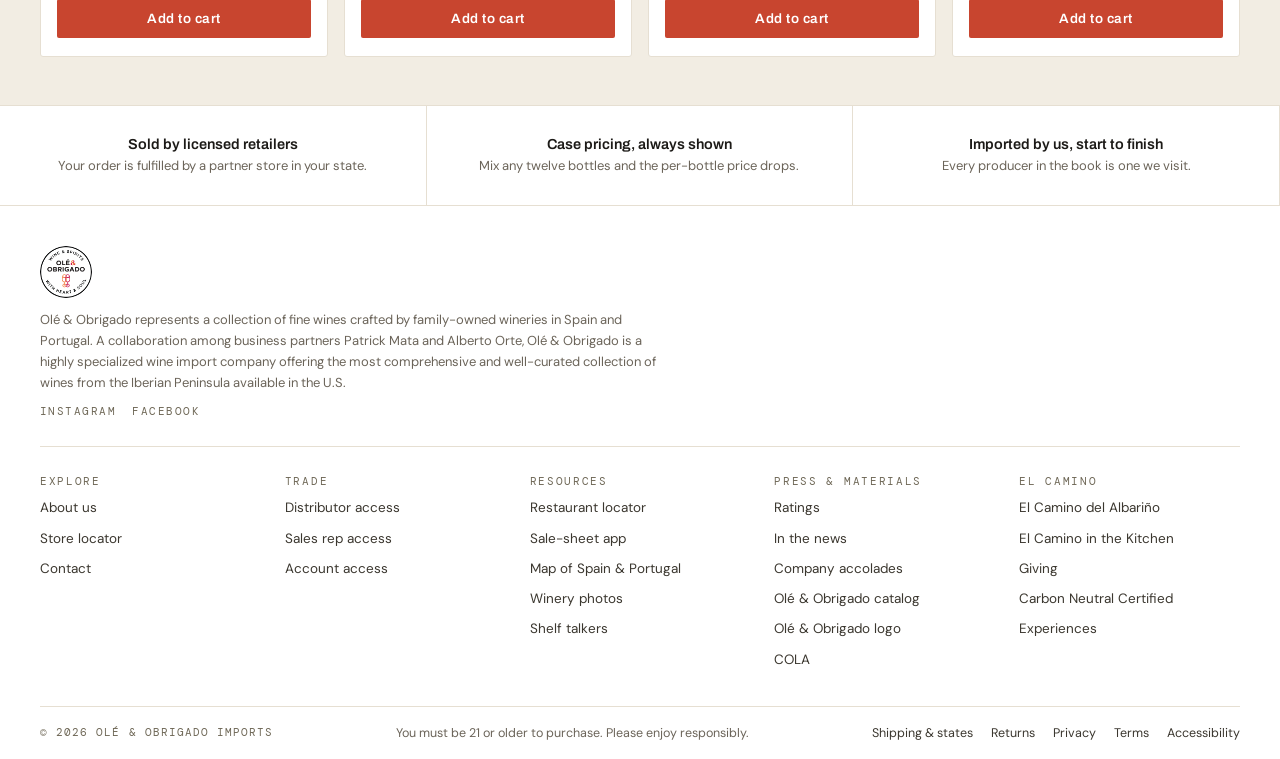
==== commit 84a6696b: "Drive homepage category tiles off real catalog data, fix duplicated sort label text Category tiles n" ====
--- a/index.html
+++ b/index.html
@@ -21,7 +21,7 @@
       <h1 class="hero__title">Two coasts,<br>one Atlantic<br><em>cellar.</em></h1>
       <p class="hero__copy">Every bottle we import from Spain and Portugal, now shoppable in one place — delivered by a licensed retailer near you.</p>
       <div class="hero__actions">
-        <a href="browse.html" class="btn btn-primary">Browse all 148 bottles</a>
+        <a href="browse.html" class="btn btn-primary" data-browse-all-link>Browse all bottles</a>
         <a href="#" class="btn btn-outline">Help me choose</a>
       </div>
     </div>
@@ -42,7 +42,7 @@
         <div class="hero__eyebrow" style="margin-bottom:5px">Seasonal collection</div>
         <h2 class="section-head__title">Late-summer Atlantic whites</h2>
       </div>
-      <a href="browse.html" class="section-head__link">See all 12 →</a>
+      <a href="browse.html?seasonal=1" class="section-head__link" data-seasonal-link>See all →</a>
     </div>
     <div class="product-grid" data-product-grid="seasonal"></div>
   </section>
--- a/css/style.css
+++ b/css/style.css
@@ -33,6 +33,14 @@
 
 * , *::before, *::after { box-sizing: border-box; }
 
+/* The browser's own [hidden]{display:none} rule is UA-origin, so it loses to
+   ANY author rule that sets display on the same element — including a class
+   like .btn that sets `display:flex` unconditionally for its visible state.
+   Without this, toggling el.hidden on an element whose class also sets
+   `display` silently does nothing. This one rule makes `hidden` reliable
+   everywhere in this codebase, present and future. */
+[hidden] { display: none !important; }
+
 html, body { margin: 0; padding: 0; }
 
 body {
@@ -141,9 +149,13 @@
   display: flex; align-items: center; gap: 10px; background: var(--paper);
   border: 1px solid var(--border-field); border-radius: 2px; padding: 9px 14px; width: 224px; flex: 0 0 auto;
 }
-.search-box:hover { border-color: var(--border-strong); color: inherit; }
+.search-box:hover, .search-box:focus-within { border-color: var(--border-strong); color: inherit; }
 .search-dot { width: 11px; height: 11px; border: 1.5px solid var(--label); border-radius: 50%; flex: 0 0 auto; }
-.search-box span { font-size: 13.5px; color: var(--label); }
+.search-input {
+  flex: 1; min-width: 0; border: none; background: none; outline: none; padding: 0;
+  font-family: inherit; font-size: 13.5px; color: var(--ink);
+}
+.search-input::placeholder { color: var(--label); }
 
 .cart-link { font-family: var(--font-mono); font-size: 13px; color: var(--ink); white-space: nowrap; flex: 0 0 auto; background: none; border: none; cursor: pointer; }
 .cart-link:hover { color: var(--link-hover); }
@@ -218,7 +230,8 @@
 .footer-grid { display: grid; grid-template-columns: 1fr; gap: 28px; }
 .footer-brand { display: flex; flex-direction: column; gap: 12px; }
 .footer-brand img { border-radius: 50%; }
-.footer-brand p { margin: 0; font-size: 13px; line-height: 1.6; color: var(--muted); max-width: 30ch; }
+.footer-brand p { margin: 0; font-size: 13px; line-height: 1.6; color: var(--muted); max-width: 70ch; }
+.footer-top { padding-bottom: 28px; border-bottom: 1px solid var(--border); margin-bottom: 28px; }
 .social-row { display: flex; gap: 16px; font-family: var(--font-mono); font-size: 10.5px; letter-spacing: .14em; text-transform: uppercase; color: var(--label); }
 .social-row a:hover { color: var(--link-hover); }
 
@@ -237,7 +250,7 @@
 .footer-bottom__links a:hover { color: var(--link-hover); }
 
 @media (min-width: 880px) {
-  .footer-grid { grid-template-columns: 1.5fr 1fr 1fr 1fr 1fr; gap: 32px; }
+  .footer-grid { grid-template-columns: repeat(5, 1fr); gap: 24px; }
   .footer-bottom { flex-direction: row; align-items: center; justify-content: space-between; gap: 28px; margin-top: 36px; }
 }
 
@@ -259,6 +272,9 @@
 }
 .product-card__image span {
   font-family: var(--font-mono); font-size: 9px; letter-spacing: .12em; color: var(--faint); text-transform: uppercase;
+}
+.product-card__image img {
+  position: absolute; inset: 0; width: 100%; height: 100%; object-fit: contain; padding: 14px; background: #FFFFFF;
 }
 .product-card__badge {
   position: absolute; top: 9px; left: 9px; background: var(--ink); color: var(--cream);
@@ -392,7 +408,7 @@
 /* ---------- Trust bar ---------- */
 
 .trust-list { border-top: 1px solid var(--border); }
-.trust-item { padding: 20px; border-bottom: 1px solid var(--border); }
+.trust-item { padding: 20px; border-bottom: 1px solid var(--border); text-align: center; }
 .trust-item__h { font-family: var(--font-sans); font-weight: 600; font-size: 14px; color: var(--ink); margin-bottom: 4px; }
 .trust-item__p { font-size: 12.5px; line-height: 1.5; color: var(--muted); margin: 0; }
 
@@ -434,7 +450,18 @@
 .filter-sidebar__clear { font-size: 12.5px; color: var(--accent); background: none; border: none; cursor: pointer; padding: 0; }
 
 .filter-group { display: flex; flex-direction: column; gap: 11px; }
+.filter-group__scroll {
+  max-height: 195px; overflow-y: auto; padding-right: 6px;
+}
+.filter-group__scroll .filter-row + .filter-row { margin-top: 11px; }
 .filter-group__label { font-family: var(--font-mono); font-size: 10.5px; letter-spacing: .16em; text-transform: uppercase; color: var(--label); }
+.filter-group__search {
+  width: 100%; height: 34px; border: 1px solid var(--border-field); border-radius: 2px; padding: 0 10px;
+  font-family: inherit; font-size: 13px; color: var(--ink); background: var(--paper); margin: -3px 0 2px;
+}
+.filter-group__search:focus { outline: none; border-color: var(--border-strong); }
+.filter-group__search::placeholder { color: var(--label); }
+.filter-group__empty { font-size: 12.5px; color: var(--muted); padding: 6px 0; }
 .filter-row {
   display: flex; align-items: center; gap: 9px; color: inherit; background: none; border: none;
   cursor: pointer; width: 100%; text-align: left; padding: 0; font-family: inherit;
@@ -452,11 +479,10 @@
   .browse-main { padding: 28px 40px 48px; }
 }
 
-.browse-head { display: flex; align-items: flex-end; justify-content: space-between; margin-bottom: 18px; gap: 12px; }
-.browse-head__title { font-family: var(--font-serif); font-size: 24px; margin: 0; }
+.browse-head { display: none; }
 .browse-head__meta { display: none; }
 @media (min-width: 880px) {
-  .browse-head__title { font-size: 30px; }
+  .browse-head { display: flex; align-items: flex-end; justify-content: flex-end; margin-bottom: 18px; gap: 12px; }
   .browse-head__meta { display: flex; align-items: center; gap: 14px; font-size: 13px; color: var(--muted); }
 }
 .browse-count { font-family: var(--font-mono); font-size: 12px; }
@@ -569,10 +595,13 @@
   font-family: var(--font-mono); font-size: 10px; letter-spacing: .14em; text-transform: uppercase; color: var(--label);
 }
 .pd-gallery {
-  height: 400px; background: repeating-linear-gradient(115deg, #F0EADE 0 14px, #E8E1D2 14px 28px);
-  display: flex; align-items: center; justify-content: center;
+  position: relative; height: 400px; background: #FFFFFF; border-bottom: 1px solid var(--border);
+  display: flex; align-items: center; justify-content: center; overflow: hidden;
 }
 .pd-gallery span { font-family: var(--font-mono); font-size: 10px; letter-spacing: .16em; text-transform: uppercase; color: var(--label); background: var(--paper); padding: 6px 11px; }
+.pd-gallery img {
+  position: absolute; inset: 0; width: 100%; height: 100%; object-fit: contain; padding: 40px; background: #FFFFFF;
+}
 .pd-dots { display: flex; gap: 6px; justify-content: center; padding: 12px 0 0; }
 .pd-dot { width: 5px; height: 5px; border-radius: 50%; background: var(--border-strong); }
 .pd-dot.is-active { background: var(--ink); }
@@ -650,7 +679,7 @@
   .pd-layout { flex-direction: row; }
   .pd-back { display: none; }
   .pd-media-col { flex: 1; }
-  .pd-gallery { min-height: 600px; height: auto; }
+  .pd-gallery { min-height: 600px; height: auto; border-bottom: none; border-right: 1px solid var(--border); }
   .pd-dots { display: none; }
   .pd-info { flex: 1; padding: 52px 48px; gap: 18px; }
   .pd-title { font-size: 42px; line-height: 1.08; }
@@ -663,6 +692,11 @@
   .pd-related .section-head { padding: 0; }
 }
 
+.empty-state {
+  text-align: center; padding: 48px 20px; color: var(--muted);
+  font-size: 14px; line-height: 1.6; border: 1px dashed var(--border); border-radius: 3px; margin-bottom: 22px;
+}
+
 /* ---------- "Worth deciding" note on homepage (kept as a subtle footer note, per the design's own open questions) ---------- */
 .design-note {
   margin: 0; padding: 20px var(--page-pad); font-size: 12.5px; line-height: 1.6; color: var(--muted);
